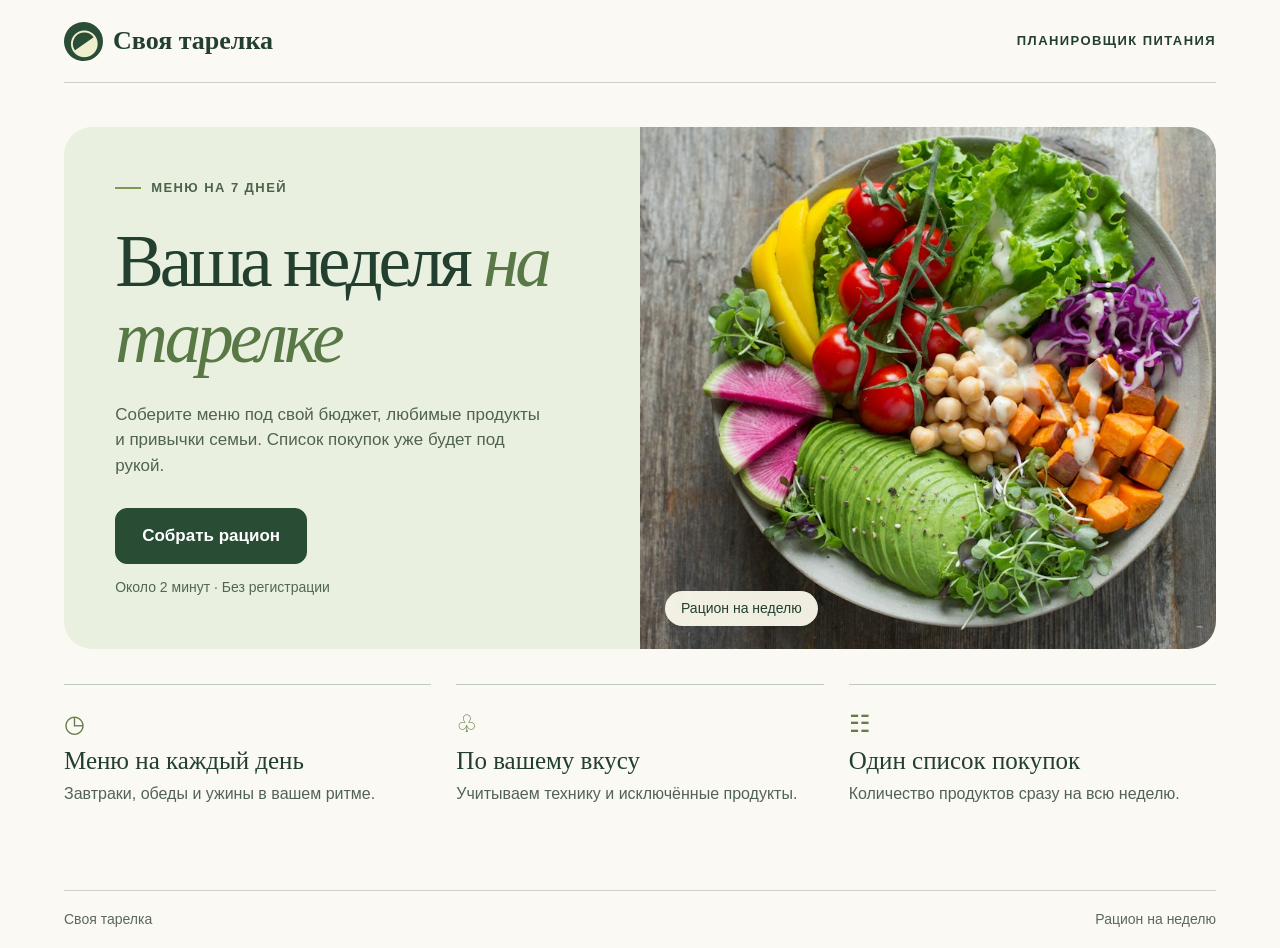
==== index.html @ 956a7c8a "pages" ====
<!doctype html><html lang="ru"><head><meta charset="utf-8"><meta name="viewport" content="width=device-width,initial-scale=1"><meta name="theme-color" content="#f7f6ed"><title>Своя тарелка — рацион на неделю</title><link rel="stylesheet" href="./style.css"></head><body><header><a href="#start" class="brand" aria-label="Своя тарелка — к началу теста"><span class="mark">◒</span> Своя тарелка</a><span class="headerlabel">Планировщик питания</span></header><main id="app" tabindex="-1"></main><footer>Своя тарелка <span>Рацион на неделю</span></footer><script src="./prices-tyumen.js"></script><script src="./app.js"></script></body></html>
---- style.css ----
*{box-sizing:border-box}body{margin:0;background:#faf9f3;color:#223f30;font:17px/1.5 Inter,Arial,sans-serif}header,main,footer{width:min(1180px,90%);margin:auto}header{display:flex;align-items:center;justify-content:space-between;height:83px;border-bottom:1px solid #cbd2c5}.brand{font: bold 26px Georgia,serif;color:inherit;text-decoration:none;display:flex;gap:10px;align-items:center}.mark{display:grid;place-items:center;background:#294d37;color:#efefcb;border-radius:50%;font:35px/1 Georgia;width:39px;height:39px;transform:rotate(-35deg)}.headerlabel,.eyebrow{font-size:13px;letter-spacing:.11em;text-transform:uppercase;font-weight:650}main{padding:44px 0 55px}.hero{display:grid;grid-template-columns:1fr 1fr;background:#eaf0df;border-radius:28px;overflow:hidden}.copy{padding:clamp(32px,4vw,65px);align-self:center}.eyebrow{display:flex;gap:10px;align-items:center;color:#4b634b}.eyebrow:before{content:'';height:2px;width:26px;background:#809951}h1,h2,h3{font-family:Georgia,serif;font-weight:500;line-height:1.04;margin:.36em 0}h1{font-size:clamp(50px,5.7vw,84px);letter-spacing:-.055em}h1 i{color:#587846}.copy p,.panel>p{color:#506252;max-width:435px;margin:21px 0 30px}.photo{position:relative;min-height:460px;background:url('./salad.jpg') center/cover}.phototag{position:absolute;bottom:23px;left:25px;border-radius:30px;background:#fffdefed;padding:7px 16px;font-size:14px}button,input,select{font:inherit}button{cursor:pointer}.primary,.secondary{border-radius:12px;padding:14px 26px;border:1px solid #294c35;background:#294c35;color:white;font-weight:600}.primary:hover{background:#386145}.secondary{color:#294c35;background:transparent;border-color:#aebbac}.under{margin-top:13px;font-size:14px;color:#526654}.features{display:grid;grid-template-columns:repeat(3,1fr);gap:25px;margin:35px 0 0}.features article{border-top:1px solid #c2cabc;padding:21px 0}.features h3{font-size:25px;margin:6px 0}.features p{color:#536257;margin:8px 0;font-size:16px}.ico{color:#647c48;font-size:24px}footer{border-top:1px solid #ccd2c7;padding:18px 0;font-size:14px;display:flex;justify-content:space-between;color:#5a685d}.panel{max-width:780px;margin:auto;background:white;border:1px solid #d8dfd1;border-radius:24px;padding:clamp(22px,5vw,50px)}h2{font-size:clamp(35px,5vw,55px);letter-spacing:-.04em}.progress{height:5px;background:#e5eadf;margin:16px 0 26px;border-radius:5px}.progress div{height:100%;background:#7b955b;border-radius:5px}.opts{display:flex;flex-wrap:wrap;gap:9px;margin:16px 0}.opt{border:1px solid #c4d0be;border-radius:12px;background:#fafbf7;padding:10px 16px;color:#304c35}.opt[aria-pressed=true]{background:#dcebcf;border-color:#476b45;box-shadow:inset 0 0 0 1px #476b45}.nav{display:flex;justify-content:space-between;gap:12px;margin-top:28px;flex-wrap:wrap}label.field{display:grid;gap:6px;margin:16px 0;color:#36523c}input,select{padding:10px;border:1px solid #a8b8a4;border-radius:8px;background:#fff;color:inherit;width:100%}.day{border-top:1px solid #d8dfd1;padding:12px 0}.day h3{font-size:25px}.meal{margin:9px 0}.alert{color:#9c3832}.small{font-size:14px}.shopping label{display:block;padding:5px}.shopping input{width:auto}.shopping input:checked+span{text-decoration:line-through}button:focus-visible,a:focus-visible,input:focus-visible,select:focus-visible{outline:3px solid #c48225;outline-offset:3px}@media(max-width:740px){header{height:66px}.headerlabel{font-size:10px;max-width:100px;text-align:right}.brand{font-size:22px}main{padding:20px 0 35px}.hero{grid-template-columns:1fr}.photo{min-height:235px}.copy{padding:29px}.features{grid-template-columns:1fr;gap:0}.features article{padding:14px 0}.features .ico{float:left;margin-right:13px}.features p{margin-left:34px}.panel{padding:22px}.phototag{bottom:13px;left:16px}}@media print{header,footer,.nav,.primary,.secondary,.switch{display:none}.panel{border:0;max-width:none;padding:0}.day{break-inside:avoid}main{width:100%;padding:0}}
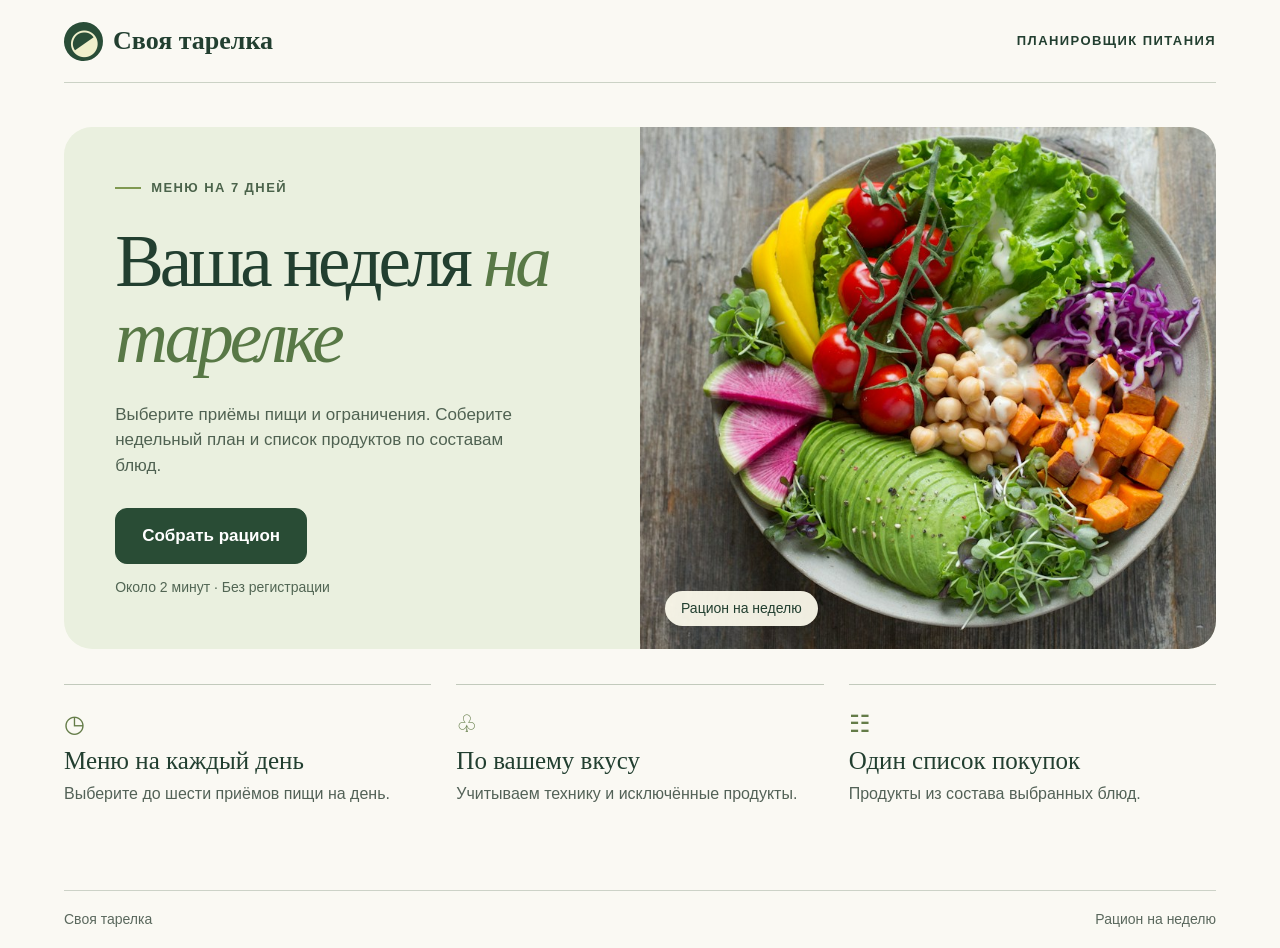
==== commit 1218b153: "Replace recipes with imported menu catalog" ====
--- a/index.html
+++ b/index.html
@@ -1 +1 @@
-<!doctype html><html lang="ru"><head><meta charset="utf-8"><meta name="viewport" content="width=device-width,initial-scale=1"><meta name="theme-color" content="#f7f6ed"><title>Своя тарелка — рацион на неделю</title><link rel="stylesheet" href="./style.css"></head><body><header><a href="#start" class="brand" aria-label="Своя тарелка — к началу теста"><span class="mark">◒</span> Своя тарелка</a><span class="headerlabel">Планировщик питания</span></header><main id="app" tabindex="-1"></main><footer>Своя тарелка <span>Рацион на неделю</span></footer><script src="./prices-tyumen.js"></script><script src="./app.js"></script></body></html>
+<!doctype html><html lang="ru"><head><meta charset="utf-8"><meta name="viewport" content="width=device-width,initial-scale=1"><meta name="theme-color" content="#f7f6ed"><title>Своя тарелка — рацион на неделю</title><link rel="stylesheet" href="./style.css"></head><body><header><a href="#start" class="brand" aria-label="Своя тарелка — к началу теста"><span class="mark">◒</span> Своя тарелка</a><span class="headerlabel">Планировщик питания</span></header><main id="app" tabindex="-1"></main><footer>Своя тарелка <span>Рацион на неделю</span></footer><script src="./app.js"></script></body></html>
--- a/style.css
+++ b/style.css
@@ -1 +1,6 @@
 *{box-sizing:border-box}body{margin:0;background:#faf9f3;color:#223f30;font:17px/1.5 Inter,Arial,sans-serif}header,main,footer{width:min(1180px,90%);margin:auto}header{display:flex;align-items:center;justify-content:space-between;height:83px;border-bottom:1px solid #cbd2c5}.brand{font: bold 26px Georgia,serif;color:inherit;text-decoration:none;display:flex;gap:10px;align-items:center}.mark{display:grid;place-items:center;background:#294d37;color:#efefcb;border-radius:50%;font:35px/1 Georgia;width:39px;height:39px;transform:rotate(-35deg)}.headerlabel,.eyebrow{font-size:13px;letter-spacing:.11em;text-transform:uppercase;font-weight:650}main{padding:44px 0 55px}.hero{display:grid;grid-template-columns:1fr 1fr;background:#eaf0df;border-radius:28px;overflow:hidden}.copy{padding:clamp(32px,4vw,65px);align-self:center}.eyebrow{display:flex;gap:10px;align-items:center;color:#4b634b}.eyebrow:before{content:'';height:2px;width:26px;background:#809951}h1,h2,h3{font-family:Georgia,serif;font-weight:500;line-height:1.04;margin:.36em 0}h1{font-size:clamp(50px,5.7vw,84px);letter-spacing:-.055em}h1 i{color:#587846}.copy p,.panel>p{color:#506252;max-width:435px;margin:21px 0 30px}.photo{position:relative;min-height:460px;background:url('./salad.jpg') center/cover}.phototag{position:absolute;bottom:23px;left:25px;border-radius:30px;background:#fffdefed;padding:7px 16px;font-size:14px}button,input,select{font:inherit}button{cursor:pointer}.primary,.secondary{border-radius:12px;padding:14px 26px;border:1px solid #294c35;background:#294c35;color:white;font-weight:600}.primary:hover{background:#386145}.secondary{color:#294c35;background:transparent;border-color:#aebbac}.under{margin-top:13px;font-size:14px;color:#526654}.features{display:grid;grid-template-columns:repeat(3,1fr);gap:25px;margin:35px 0 0}.features article{border-top:1px solid #c2cabc;padding:21px 0}.features h3{font-size:25px;margin:6px 0}.features p{color:#536257;margin:8px 0;font-size:16px}.ico{color:#647c48;font-size:24px}footer{border-top:1px solid #ccd2c7;padding:18px 0;font-size:14px;display:flex;justify-content:space-between;color:#5a685d}.panel{max-width:780px;margin:auto;background:white;border:1px solid #d8dfd1;border-radius:24px;padding:clamp(22px,5vw,50px)}h2{font-size:clamp(35px,5vw,55px);letter-spacing:-.04em}.progress{height:5px;background:#e5eadf;margin:16px 0 26px;border-radius:5px}.progress div{height:100%;background:#7b955b;border-radius:5px}.opts{display:flex;flex-wrap:wrap;gap:9px;margin:16px 0}.opt{border:1px solid #c4d0be;border-radius:12px;background:#fafbf7;padding:10px 16px;color:#304c35}.opt[aria-pressed=true]{background:#dcebcf;border-color:#476b45;box-shadow:inset 0 0 0 1px #476b45}.nav{display:flex;justify-content:space-between;gap:12px;margin-top:28px;flex-wrap:wrap}label.field{display:grid;gap:6px;margin:16px 0;color:#36523c}input,select{padding:10px;border:1px solid #a8b8a4;border-radius:8px;background:#fff;color:inherit;width:100%}.day{border-top:1px solid #d8dfd1;padding:12px 0}.day h3{font-size:25px}.meal{margin:9px 0}.alert{color:#9c3832}.small{font-size:14px}.shopping label{display:block;padding:5px}.shopping input{width:auto}.shopping input:checked+span{text-decoration:line-through}button:focus-visible,a:focus-visible,input:focus-visible,select:focus-visible{outline:3px solid #c48225;outline-offset:3px}@media(max-width:740px){header{height:66px}.headerlabel{font-size:10px;max-width:100px;text-align:right}.brand{font-size:22px}main{padding:20px 0 35px}.hero{grid-template-columns:1fr}.photo{min-height:235px}.copy{padding:29px}.features{grid-template-columns:1fr;gap:0}.features article{padding:14px 0}.features .ico{float:left;margin-right:13px}.features p{margin-left:34px}.panel{padding:22px}.phototag{bottom:13px;left:16px}}@media print{header,footer,.nav,.primary,.secondary,.switch{display:none}.panel{border:0;max-width:none;padding:0}.day{break-inside:avoid}main{width:100%;padding:0}}
+
+.meal-group + .meal-group { margin-top: 14px; }
+.meal-group h4 { margin: 8px 0; }
+.meal-group .field { margin: 8px 0; }
+.meal-group select { max-width: 100%; width: 100%; padding: 8px; font: inherit; }
